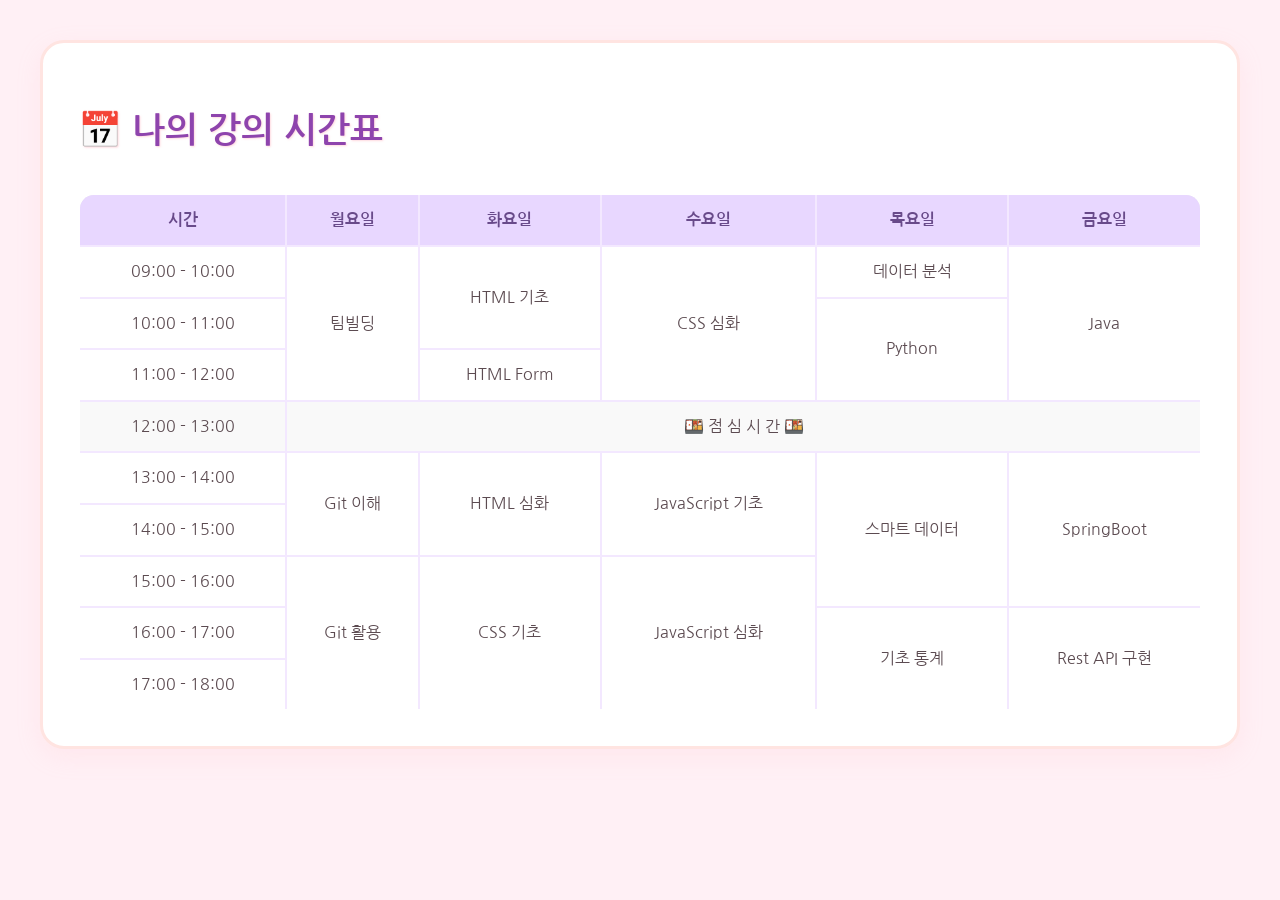
==== html/myClass.html @ 9834e33f "mission3" ====
<!DOCTYPE html>
<html lang="ko">
<head>
    <meta charset="UTF-8">
    <meta name="viewport" content="width=device-width, initial-scale=1.0">
    <title>나의 수업</title>
    <link rel="stylesheet" href="../css/style.css">
</head>
<body>
    <div class="container">
        <h1>📅 나의 강의 시간표</h1>
        
        <table border="1" cellspacing="0" cellpadding="7">
            <thead>
                <tr bgcolor="#eeeeee">
                    <th>시간</th>
                    <th>월요일</th>
                    <th>화요일</th>
                    <th>수요일</th>
                    <th>목요일</th>
                    <th>금요일</th>
                </tr>
            </thead>
            <tbody>
                <tr>
                    <td>09:00 - 10:00</td>
                    <td rowspan="3">팀빌딩</td>
                    <td rowspan="2">HTML 기초</td>
                    <td rowspan="3">CSS 심화</td>
                    <td>데이터 분석</td>
                    <td rowspan="3">Java</td>
                </tr>
                <tr>
                    <td>10:00 - 11:00</td>
                    <td rowspan="2">Python</td>
                </tr>
                <tr>
                    <td>11:00 - 12:00</td>
                    <td>HTML Form</td>
                </tr>
                
                <tr align="center" bgcolor="#f9f9f9">
                    <td>12:00 - 13:00</td>
                    <td colspan="5">🍱 점 심 시 간 🍱</td>
                </tr>
                
                <tr>
                    <td>13:00 - 14:00</td>
                    <td rowspan="2">Git 이해</td>
                    <td rowspan="2">HTML 심화</td>
                    <td rowspan="2">JavaScript 기초</td>
                    <td rowspan="3">스마트 데이터</td>
                    <td rowspan="3">SpringBoot</td>
                </tr>
                <tr>
                    <td>14:00 - 15:00</td>
                </tr>
                <tr>
                    <td>15:00 - 16:00</td>
                    <td rowspan="3">Git 활용</td>
                    <td rowspan="3">CSS 기초</td>
                    <td rowspan="3">JavaScript 심화</td>
                </tr>
                <tr>
                    <td>16:00 - 17:00</td>
                    <td rowspan="2">기초 통계</td>
                    <td rowspan="3">Rest API 구현</td>
                </tr>
                <tr>
                    <td>17:00 - 18:00</td>
                </tr>
            </tbody>
        </table>
    </div>
</body>
</html>
---- css/style.css ----
@import url('https://fonts.googleapis.com/css2?family=Nanum+Gothic:wght@400;700;800&display=swap');

body {
    font-family: 'Nanum Gothic', sans-serif;
    line-height: 1.6;                    
    background-color: #FFF0F5;               /* 연핑크 배경 */
    color: #5c4b51;                          /* 다크 초코 글자 */
    margin: 0;
    padding: 0;
}

h1 {
    color: #8e44ad;                          /* 보라색 */
    font-size: 2.2rem;                   
    padding-bottom: 12px;                  
    text-shadow: 1px 1px 2px rgba(255, 182, 193, 0.5); /* 핑크색 그림자 */
}

h2 {
    color: #9b59b6;                          /* 연보라색 */
    font-size: 1.6rem;                     
    background-color: #F1E5FF;               /* 화이트 바이올렛 배경 */
    padding: 10px 15px;                      
    border-left: 5px solid #FFB7ca;          /* 왼쪽에 포인트 */
    border-radius: 4px 12px 12px 4px;        /* 테두리 둥글둥글 */
    margin-top: 40px;                     
    margin-bottom: 15px;                 
}

h3 {
    color: #ff7495;                          /* 핑크색 */
    font-size: 1.2rem;                      
    padding-bottom: 5px;                     
    border-bottom: 2px dashed #FFD1DC;       /* 아래쪽에 핑크색 점선 */
    margin-top: 25px;
    margin-bottom: 10px;
}

a {
    color: #ff7495;                          /* 핑크색 */
    text-decoration: none;                   /* 밑줄 제거 */
}

a:hover {
    text-decoration: underline;
    color: #9b59b6;                          /* 호버 시 보라색으로 변경 */
}


* {
    box-sizing: border-box;
}

.container {
    max-width: 1200px;                      
    margin: 40px auto;                    
    padding: 35px;                        
    background-color: #ffffff;             
    border-radius: 24px;                     /* 동글동글 모서리 */
    border: 3px solid #FFE4E1;               /* 연핑크 테두리 */
    box-shadow: 0 8px 24px rgba(255, 182, 193, 0.15); /* 핑크 그림자 */
}

.trip-card {
    background-color: #FFF9FA;              
    border: 2px solid #FFE4E1;               /* 연핑크 테두리 */
    border-radius: 18px;                     /* 동글동글 모서리 */
    padding: 20px;                           
    margin-bottom: 25px;                     
    box-shadow: 0 4px 10px rgba(255, 182, 193, 0.08); /* 핑크 그림자 */
}

.trip-card img {
    display: block;                          
    margin-bottom: 12px;                     
    max-width: 100%;                         
    height: auto;
    border-radius: 12px;                     /* 이미지 모서리도 동글동글 */
}

table {
    width: 100%;                             
    border-collapse: collapse;               /* 이중선 테두리 제거 */
    margin-top: 20px;
    border-radius: 16px;
    overflow: hidden;                        /* 둥근 테두리 밖으로 튀어나온 셀 정리 */
}

table, th, td {
    border: 2px solid #F3E8FF !important;    /* 연보라 테두리 */
}

th, td {
    padding: 12px;                           
    text-align: center;                      
}

th {
    background-color: #E8D7FF !important;    /* 시간표 헤더 연보라 */
    color: #684a8a;
}


fieldset {
    border: 2px solid #F5EEFF;               /* 연보라색 선 */
    border-radius: 20px;                     /* 모서리 둥글게 */
    padding: 20px;                           
    margin-bottom: 20px;                     
    background-color: #FCFAFF;               /* 폼 그룹 내부 배경 연보라 */
}

legend {
    font-weight: bold;                       
    color: #8e44ad;                          /* 보라색 */
    background-color: #E8D7FF;               /* 연보라 알약 모양 */
    padding: 4px 16px;                       
    border-radius: 20px;
}

input[type="text"],
input[type="password"],
input[type="email"],
input[type="date"],
select,
textarea {
    width: 100%;                             
    padding: 12px;                        
    margin-top: 5px;                         
    margin-bottom: 15px;                     
    border: 2px solid #F0E6FF;               /* 보라 테두리 */
    border-radius: 15px;                     /* 모서리 동글동글 */
    font-family: inherit;                    
}

/* 입력창 클릭했을 때(Focus) 광채 효과 */
input[type="text"]:focus,
input[type="password"]:focus,
input[type="email"]:focus,
input[type="date"]:focus,
select:focus,
textarea:focus {
    outline: none;
    border-color: #FFB7ca;                   /* 활성화 시 핑크색 테두리 */
    box-shadow: 0 0 8px rgba(255, 183, 202, 0.6);
}

/* 라디오 버튼과 체크박스 스타일 유지 */
input[type="radio"],
input[type="checkbox"] {
    width: auto;                             
    margin-right: 5px;                       
    cursor: pointer;                         
}

/* 자기소개창(textarea) 크기 고정 */
textarea {
    resize: vertical;                        
    min-height: 120px;                       
}

.btn-submit,
.btn-reset {
    padding: 12px 30px;                   
    font-size: 1em;
    font-weight: bold;
    border: none;                            
    border-radius: 30px;                     /* 알약 모양 버튼 */
    cursor: pointer;                         
    margin-right: 10px;                      
}

.btn-submit {
    background-color: #ff7495;               
    color: #ffffff;                          
}

.btn-reset {
    background-color: #D6B2FF;               
    color: #ffffff;
}
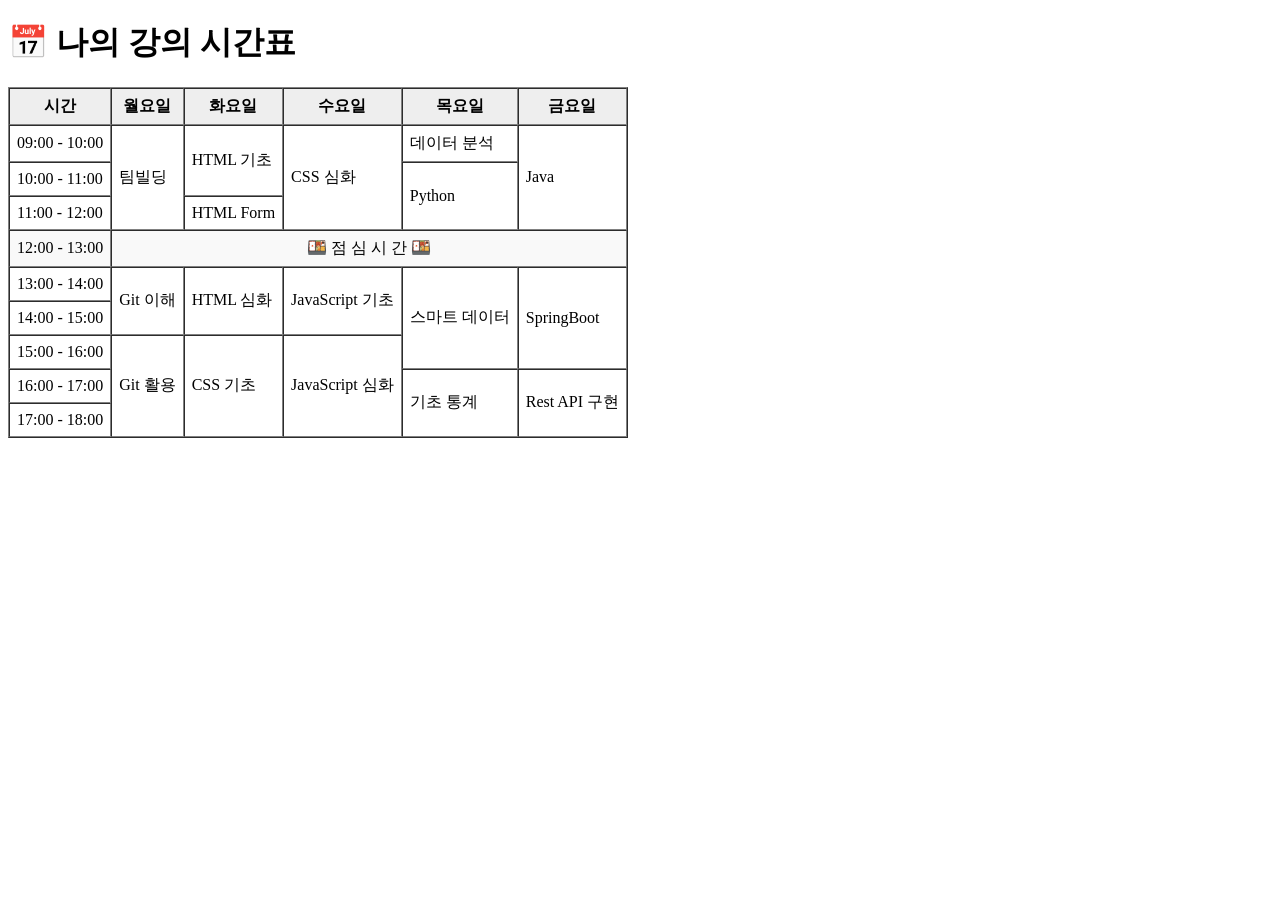
==== commit ecf10f70: "initial" ====
--- a/html/myClass.html
+++ b/html/myClass.html
@@ -4,7 +4,6 @@
     <meta charset="UTF-8">
     <meta name="viewport" content="width=device-width, initial-scale=1.0">
     <title>나의 수업</title>
-    <link rel="stylesheet" href="../css/style.css">
 </head>
 <body>
     <div class="container">
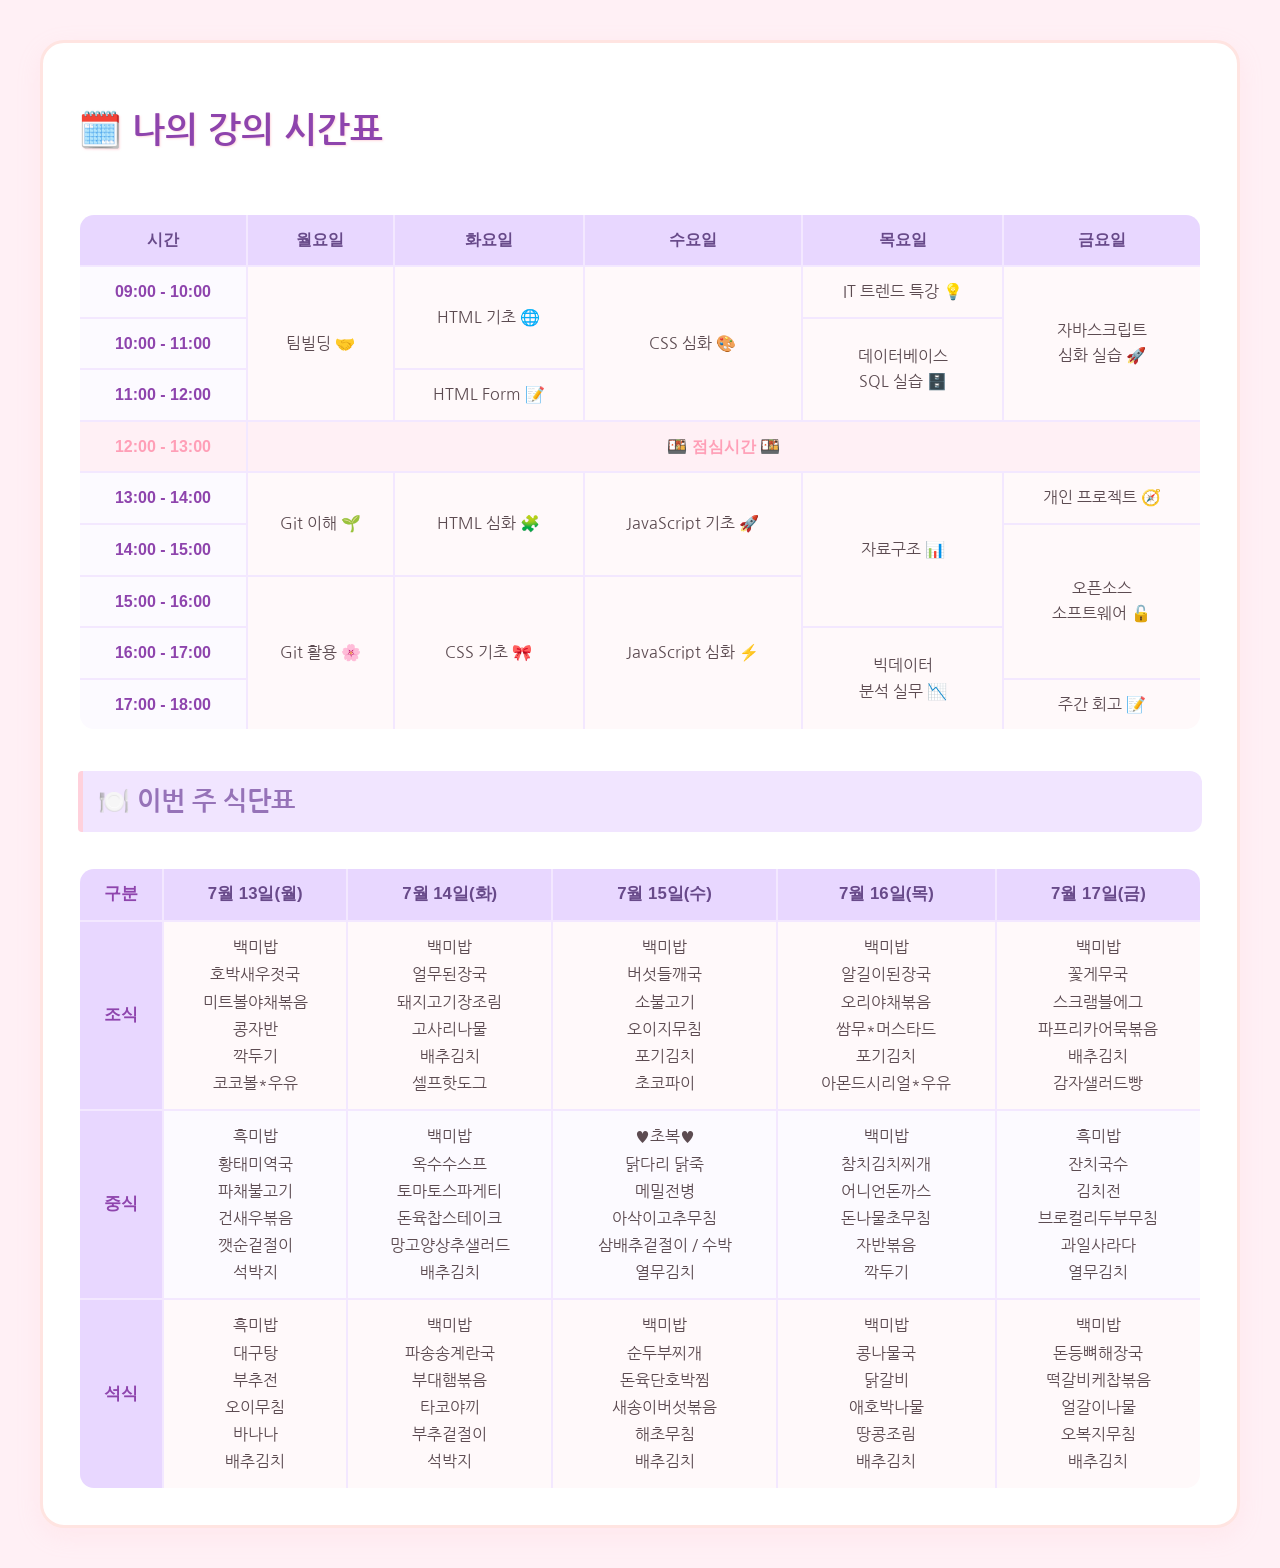
==== commit 6f7971e1: "modify design" ====
--- a/html/myClass.html
+++ b/html/myClass.html
@@ -3,73 +3,117 @@
 <head>
     <meta charset="UTF-8">
     <meta name="viewport" content="width=device-width, initial-scale=1.0">
-    <title>나의 수업</title>
+    <title>나의 강의 시간표</title>
+    <link rel="stylesheet" href="../css/style.css">
 </head>
 <body>
     <div class="container">
-        <h1>📅 나의 강의 시간표</h1>
-        
-        <table border="1" cellspacing="0" cellpadding="7">
-            <thead>
-                <tr bgcolor="#eeeeee">
-                    <th>시간</th>
-                    <th>월요일</th>
-                    <th>화요일</th>
-                    <th>수요일</th>
-                    <th>목요일</th>
-                    <th>금요일</th>
-                </tr>
-            </thead>
-            <tbody>
-                <tr>
-                    <td>09:00 - 10:00</td>
-                    <td rowspan="3">팀빌딩</td>
-                    <td rowspan="2">HTML 기초</td>
-                    <td rowspan="3">CSS 심화</td>
-                    <td>데이터 분석</td>
-                    <td rowspan="3">Java</td>
-                </tr>
-                <tr>
-                    <td>10:00 - 11:00</td>
-                    <td rowspan="2">Python</td>
-                </tr>
-                <tr>
-                    <td>11:00 - 12:00</td>
-                    <td>HTML Form</td>
-                </tr>
-                
-                <tr align="center" bgcolor="#f9f9f9">
-                    <td>12:00 - 13:00</td>
-                    <td colspan="5">🍱 점 심 시 간 🍱</td>
-                </tr>
-                
-                <tr>
-                    <td>13:00 - 14:00</td>
-                    <td rowspan="2">Git 이해</td>
-                    <td rowspan="2">HTML 심화</td>
-                    <td rowspan="2">JavaScript 기초</td>
-                    <td rowspan="3">스마트 데이터</td>
-                    <td rowspan="3">SpringBoot</td>
-                </tr>
-                <tr>
-                    <td>14:00 - 15:00</td>
-                </tr>
-                <tr>
-                    <td>15:00 - 16:00</td>
-                    <td rowspan="3">Git 활용</td>
-                    <td rowspan="3">CSS 기초</td>
-                    <td rowspan="3">JavaScript 심화</td>
-                </tr>
-                <tr>
-                    <td>16:00 - 17:00</td>
-                    <td rowspan="2">기초 통계</td>
-                    <td rowspan="3">Rest API 구현</td>
-                </tr>
-                <tr>
-                    <td>17:00 - 18:00</td>
-                </tr>
-            </tbody>
-        </table>
+        <h1>🗓️ 나의 강의 시간표</h1>
+
+        <div class="table-scroll">
+            <table class="schedule-table">
+                <thead>
+                    <tr>
+                        <th>시간</th>
+                        <th>월요일</th>
+                        <th>화요일</th>
+                        <th>수요일</th>
+                        <th>목요일</th>
+                        <th>금요일</th>
+                    </tr>
+                </thead>
+                <tbody>
+                    <tr>
+                        <td>09:00 - 10:00</td>
+                        <td rowspan="3">팀빌딩 🤝</td>
+                        <td rowspan="2">HTML 기초 🌐</td>
+                        <td rowspan="3">CSS 심화 🎨</td>
+                        <td>IT 트렌드 특강 💡</td>
+                        <td rowspan="3">자바스크립트<br>심화 실습 🚀</td>
+                    </tr>
+                    <tr>
+                        <td>10:00 - 11:00</td>
+                        <td rowspan="2">데이터베이스<br>SQL 실습 🗄️</td>
+                    </tr>
+                    <tr>
+                        <td>11:00 - 12:00</td>
+                        <td>HTML Form 📝</td>
+                    </tr>
+                    <tr class="lunch-row">
+                        <td>12:00 - 13:00</td>
+                        <td colspan="5">🍱 점심시간 🍱</td>
+                    </tr>
+                    <tr>
+                        <td>13:00 - 14:00</td>
+                        <td rowspan="2">Git 이해 🌱</td>
+                        <td rowspan="2">HTML 심화 🧩</td>
+                        <td rowspan="2">JavaScript 기초 🚀</td>
+                        <td rowspan="3">자료구조 📊</td>
+                        <td>개인 프로젝트 🧭</td>
+                    </tr>
+                    <tr>
+                        <td>14:00 - 15:00</td>
+                        <td rowspan="3">오픈소스<br>소프트웨어 🔓</td>
+                    </tr>
+                    <tr>
+                        <td>15:00 - 16:00</td>
+                        <td rowspan="3">Git 활용 🌸</td>
+                        <td rowspan="3">CSS 기초 🎀</td>
+                        <td rowspan="3">JavaScript 심화 ⚡</td>
+                    </tr>
+                    <tr>
+                        <td>16:00 - 17:00</td>
+                        <td rowspan="2">빅데이터<br>분석 실무 📉</td>
+                    </tr>
+                    <tr>
+                        <td>17:00 - 18:00</td>
+                        <td>주간 회고 📝</td>
+                    </tr>
+                </tbody>
+            </table>
+        </div>
+
+        <h2>🍽️ 이번 주 식단표</h2>
+        <div class="table-scroll">
+            <table class="meal-table">
+                <thead>
+                    <tr>
+                        <th>구분</th>
+                        <th>7월 13일(월)</th>
+                        <th>7월 14일(화)</th>
+                        <th>7월 15일(수)</th>
+                        <th>7월 16일(목)</th>
+                        <th>7월 17일(금)</th>
+                    </tr>
+                </thead>
+                <tbody>
+                    <tr>
+                        <th>조식</th>
+                        <td>백미밥<br>호박새우젓국<br>미트볼야채볶음<br>콩자반<br>깍두기<br>코코볼*우유</td>
+                        <td>백미밥<br>얼무된장국<br>돼지고기장조림<br>고사리나물<br>배추김치<br>셀프핫도그</td>
+                        <td>백미밥<br>버섯들깨국<br>소불고기<br>오이지무침<br>포기김치<br>초코파이</td>
+                        <td>백미밥<br>알길이된장국<br>오리야채볶음<br>쌈무*머스타드<br>포기김치<br>아몬드시리얼*우유</td>
+                        <td>백미밥<br>꽃게무국<br>스크램블에그<br>파프리카어묵볶음<br>배추김치<br>감자샐러드빵</td>
+                    </tr>
+                    <tr>
+                        <th>중식</th>
+                        <td>흑미밥<br>황태미역국<br>파채불고기<br>건새우볶음<br>깻순겉절이<br>석박지</td>
+                        <td>백미밥<br>옥수수스프<br>토마토스파게티<br>돈육찹스테이크<br>망고양상추샐러드<br>배추김치</td>
+                        <td>♥초복♥<br>닭다리 닭죽<br>메밀전병<br>아삭이고추무침<br>삼배추겉절이 / 수박<br>열무김치</td>
+                        <td>백미밥<br>참치김치찌개<br>어니언돈까스<br>돈나물초무침<br>자반볶음<br>깍두기</td>
+                        <td>흑미밥<br>잔치국수<br>김치전<br>브로컬리두부무침<br>과일사라다<br>열무김치</td>
+                    </tr>
+                    <tr>
+                        <th>석식</th>
+                        <td>흑미밥<br>대구탕<br>부추전<br>오이무침<br>바나나<br>배추김치</td>
+                        <td>백미밥<br>파송송계란국<br>부대햄볶음<br>타코야끼<br>부추겉절이<br>석박지</td>
+                        <td>백미밥<br>순두부찌개<br>돈육단호박찜<br>새송이버섯볶음<br>해초무침<br>배추김치</td>
+                        <td>백미밥<br>콩나물국<br>닭갈비<br>애호박나물<br>땅콩조림<br>배추김치</td>
+                        <td>백미밥<br>돈등뼈해장국<br>떡갈비케찹볶음<br>얼갈이나물<br>오복지무침<br>배추김치</td>
+                    </tr>
+                </tbody>
+            </table>
+        </div>
     </div>
 </body>
 </html>
--- a/css/style.css
+++ b/css/style.css
@@ -0,0 +1,417 @@
+@import url('https://fonts.googleapis.com/css2?family=Nanum+Gothic:wght@400;700;800&display=swap');
+
+/* 기본 페이지 스타일 */
+body {
+    font-family: 'Nanum Gothic', sans-serif;
+    line-height: 1.6;                    
+    background-color: #FFF0F5;               
+    color: #5c4b51;                          
+    margin: 0;
+    padding: 0;
+}
+
+h1 {
+    color: #8e44ad;                          
+    font-size: 2.2rem;                   
+    padding-bottom: 12px;                  
+    text-shadow: 1px 1px 2px rgba(255, 182, 193, 0.5); 
+}
+
+h2 {
+    color: #9673b8;                          
+    font-size: 1.6rem;                     
+    background-color: #F1E5FF;               
+    padding: 10px 15px;                      
+    border-left: 5px solid #FFD1DC;          
+    border-radius: 4px 12px 12px 4px;        
+    margin-top: 40px;                     
+    margin-bottom: 15px;                 
+}
+
+h3 {
+    color: #FF9FB7;                          
+    font-size: 1.2rem;                      
+    padding-bottom: 5px;                     
+    border-bottom: 2px dashed #FFD1DC;       
+    margin-top: 25px;
+    margin-bottom: 10px;
+}
+
+a {
+    color: #FF9FB7;                          
+    text-decoration: none;                   
+}
+
+a:hover {
+    text-decoration: underline;
+    color: #9673b8;                          
+}
+
+/* 공통 박스 설정 */
+* {
+    box-sizing: border-box;
+}
+
+/* 공통 컨테이너와 카드 */
+.container {
+    max-width: 1200px;                      
+    margin: 40px auto;                    
+    padding: 35px;                        
+    background-color: #ffffff;             
+    border-radius: 24px;                     
+    border: 3px solid #FFE4E1;               
+    box-shadow: 0 8px 24px rgba(255, 182, 193, 0.15); 
+}
+
+.trip-card {
+    background-color: #FFF9FA;              
+    border: 2px solid #FFE4E1;               
+    border-radius: 18px;                     
+    padding: 20px;                           
+    margin-bottom: 25px;                     
+    box-shadow: 0 4px 10px rgba(255, 182, 193, 0.08); 
+}
+
+.trip-card img {
+    display: block;                          
+    margin-bottom: 12px;                     
+    max-width: 100%;                         
+    height: auto;
+    border-radius: 12px;                     
+}
+
+/* 표 스타일 */
+table {
+    width: 100%;                             
+    border-collapse: collapse;               
+    margin-top: 20px;
+    border-radius: 16px;
+    overflow: hidden;                        
+}
+
+table, th, td {
+    border: 2px solid #F3E8FF !important;    
+}
+
+th, td {
+    padding: 12px;                           
+    text-align: center;                      
+}
+
+th {
+    background-color: #E8D7FF !important;    
+    color: #684a8a;
+}
+
+/* 회원가입 폼 스타일 */
+fieldset {
+    border: 2px solid #F5EEFF;               
+    border-radius: 20px;                     
+    padding: 20px;                           
+    margin-bottom: 20px;                     
+    background-color: #FCFAFF;               
+}
+
+legend {
+    font-weight: bold;                       
+    color: #8e44ad;                          
+    background-color: #E8D7FF;               
+    padding: 4px 16px;                       
+    border-radius: 20px;
+}
+
+input[type="text"],
+input[type="password"],
+input[type="email"],
+input[type="date"],
+select,
+textarea {
+    width: 100%;                             
+    padding: 12px;                        
+    margin-top: 5px;                         
+    margin-bottom: 15px;                     
+    border: 2px solid #F0E6FF;               
+    border-radius: 15px;                     
+    font-family: inherit;                    
+}
+
+input[type="text"]:focus,
+input[type="password"]:focus,
+input[type="email"]:focus,
+input[type="date"]:focus,
+select:focus,
+textarea:focus {
+    outline: none;
+    border-color: #FFB7ca;                   
+    box-shadow: 0 0 8px rgba(255, 183, 202, 0.6);
+}
+
+input[type="radio"],
+input[type="checkbox"] {
+    width: auto;                             
+    margin-right: 5px;                       
+    cursor: pointer;                         
+}
+
+textarea {
+    resize: vertical;                        
+    min-height: 120px;                       
+}
+
+.btn-submit,
+.btn-reset {
+    padding: 12px 30px;                   
+    font-size: 1em;
+    font-weight: bold;
+    border: none;                            
+    border-radius: 30px;                     
+    cursor: pointer;                         
+    margin-right: 10px;                      
+}
+
+.btn-submit {
+    background-color: #FFD1DC;               
+    color: #8e44ad;                          
+}
+
+.btn-reset {
+    background-color: #E8D7FF;               
+    color: #8e44ad;
+}
+
+/* 레이아웃 스타일 */
+nav ul {
+    display: flex;
+    list-style: none;
+    padding: 0;
+    gap: 20px;
+}
+
+.trip-grid-container {
+    display: grid;
+    grid-template-columns: repeat(3, 1fr);   
+    gap: 20px;
+}
+
+.content-wrapper {
+    display: flex;                           
+    gap: 30px;                               
+    align-items: flex-start;                 
+}
+
+main {
+    flex: 7;                                
+    padding: 15px;
+}
+
+aside {
+    flex: 3;                               
+    background-color: #FCFAFF;               
+    padding: 20px;
+    border: 2px solid #F3E8FF;
+    border-radius: 18px;
+}
+
+/* 사이드바 기능 영역 */
+.game-menu {
+    margin-top: 25px;
+}
+
+.weather-panel {
+    margin-top: 25px;
+}
+
+.weather-panel label {
+    display: block;
+    margin-bottom: 6px;
+    color: #8e44ad;
+    font-weight: 700;
+}
+
+.weather-panel select {
+    width: 100%;
+    padding: 10px 12px;
+    border: 2px solid #F0E6FF;
+    border-radius: 12px;
+    background-color: #ffffff;
+    color: #5c4b51;
+    font-family: inherit;
+    font-weight: 700;
+}
+
+.weather-box {
+    margin-top: 14px;
+    padding: 16px;
+    background-color: #FFF9FA;
+    border: 2px dashed #FFB7ca;
+    border-radius: 14px;
+    color: #5c4b51;
+}
+
+.weather-box h4 {
+    margin-top: 0;
+    color: #9673b8;
+}
+
+.weather-box p {
+    margin: 10px 0;
+}
+
+.weather-loading {
+    color: #FF9FB7;
+    font-weight: 700;
+}
+
+.game-menu button {
+    display: block;
+    width: 100%;
+    margin-bottom: 10px;
+    padding: 12px 14px;
+    border: 2px solid #F3E8FF;
+    border-radius: 10px;
+    background-color: #FFD1DC;
+    color: #8e44ad;
+    font-family: inherit;
+    font-size: 1rem;
+    font-weight: 700;
+    cursor: pointer;
+}
+
+.game-menu button:hover {
+    background-color: #F1E5FF;
+    color: #8e44ad;
+}
+
+@media (max-width: 768px) {
+    nav ul {
+        flex-direction: column;
+        gap: 10px;
+    }
+    
+    .content-wrapper {
+        flex-direction: column; 
+        gap: 20px;
+    }
+    
+    main, aside {
+        width: 100%;
+    }
+    
+    .trip-grid-container {
+        grid-template-columns: 1fr;
+    }
+}
+
+/* 인터랙션 효과 */
+nav a {
+    transition: background-color 0.3s ease, color 0.3s ease; 
+    padding: 8px 16px;
+    border-radius: 20px;                     
+}
+
+nav a:hover {
+    background-color: #FFD1DC;              
+    color: #8e44ad;                         
+}
+
+.btn-submit,
+.btn-reset {
+    transition: all 0.2s ease;
+}
+
+.btn-submit:hover {
+    background-color: #FFB7ca;
+}
+
+.btn-reset:hover {
+    background-color: #DCC6FF;
+}
+
+.trip-card {
+    transition: transform 0.3s ease, box-shadow 0.3s ease;
+}
+
+.trip-card:hover {
+    transform: translateY(-8px);            
+    box-shadow: 0 10px 24px rgba(255, 182, 193, 0.3);
+}
+
+/* 등장 애니메이션 */
+@keyframes fadeInUp {
+    from {
+        opacity: 0;                          
+        transform: translateY(20px);         
+    }
+    to {
+        opacity: 1;                          
+        transform: translateY(0);            
+    }
+}
+
+header h1 {
+    animation: fadeInUp 0.8s ease-out forwards;
+}
+
+/* 시간표와 식단표 */
+.table-scroll {
+    width: 100%;
+    overflow-x: auto;
+}
+
+.schedule-table,
+.meal-table {
+    min-width: 760px;
+    background-color: #ffffff;
+}
+
+.schedule-table th,
+.meal-table th {
+    font-weight: 800;
+}
+
+.schedule-table td:first-child,
+.meal-table th:first-child {
+    color: #8e44ad;
+    font-weight: 800;
+    background-color: #FCFAFF;
+}
+
+.schedule-table td {
+    vertical-align: middle;
+    background-color: #FFF9FA;
+}
+
+.schedule-table .lunch-row td {
+    background-color: #FFF0F5;
+    color: #FF9FB7;
+    font-weight: 800;
+}
+
+.meal-table th {
+    font-size: 1.05rem;
+}
+
+.meal-table td {
+    vertical-align: top;
+    line-height: 1.7;
+    background-color: #FFF9FA;
+}
+
+.meal-table tbody tr:nth-child(even) td {
+    background-color: #FCFAFF;
+}
+
+@media (max-width: 768px) {
+    .schedule-table,
+    .meal-table {
+        min-width: 720px;
+    }
+
+    .schedule-table th,
+    .schedule-table td,
+    .meal-table th,
+    .meal-table td {
+        padding: 10px;
+        font-size: 0.9rem;
+    }
+}
